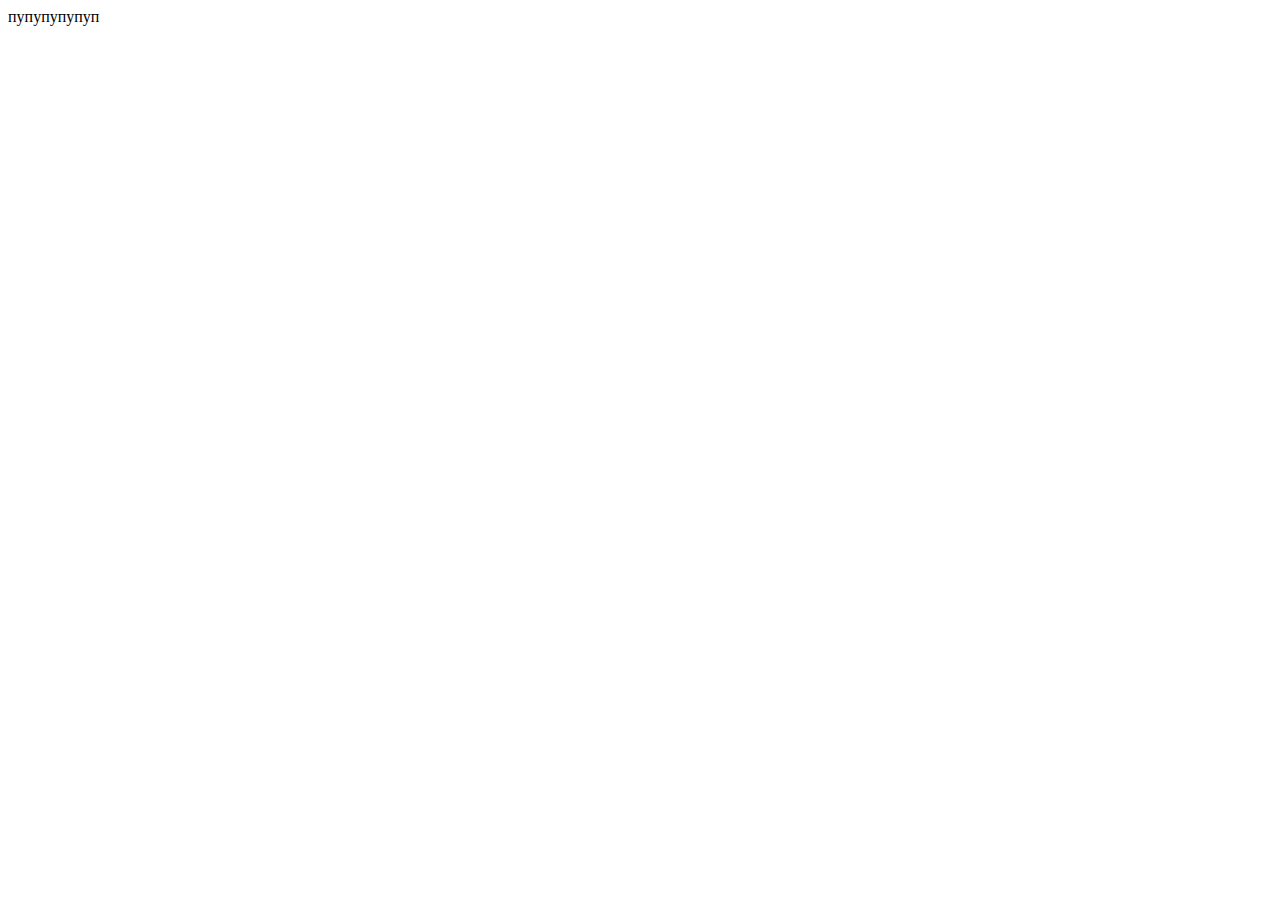
==== line1.html @ 04f250d1 "Add files via upload" ====
<!DOCTYPE html>
<html lang="en">

<head>
    <meta charset="UTF-8">
    <meta name="viewport" content="width=device-width, initial-scale=1.0">
    <title>Document</title>
</head>

<body>
    пупупупупуп
</body>

</html>
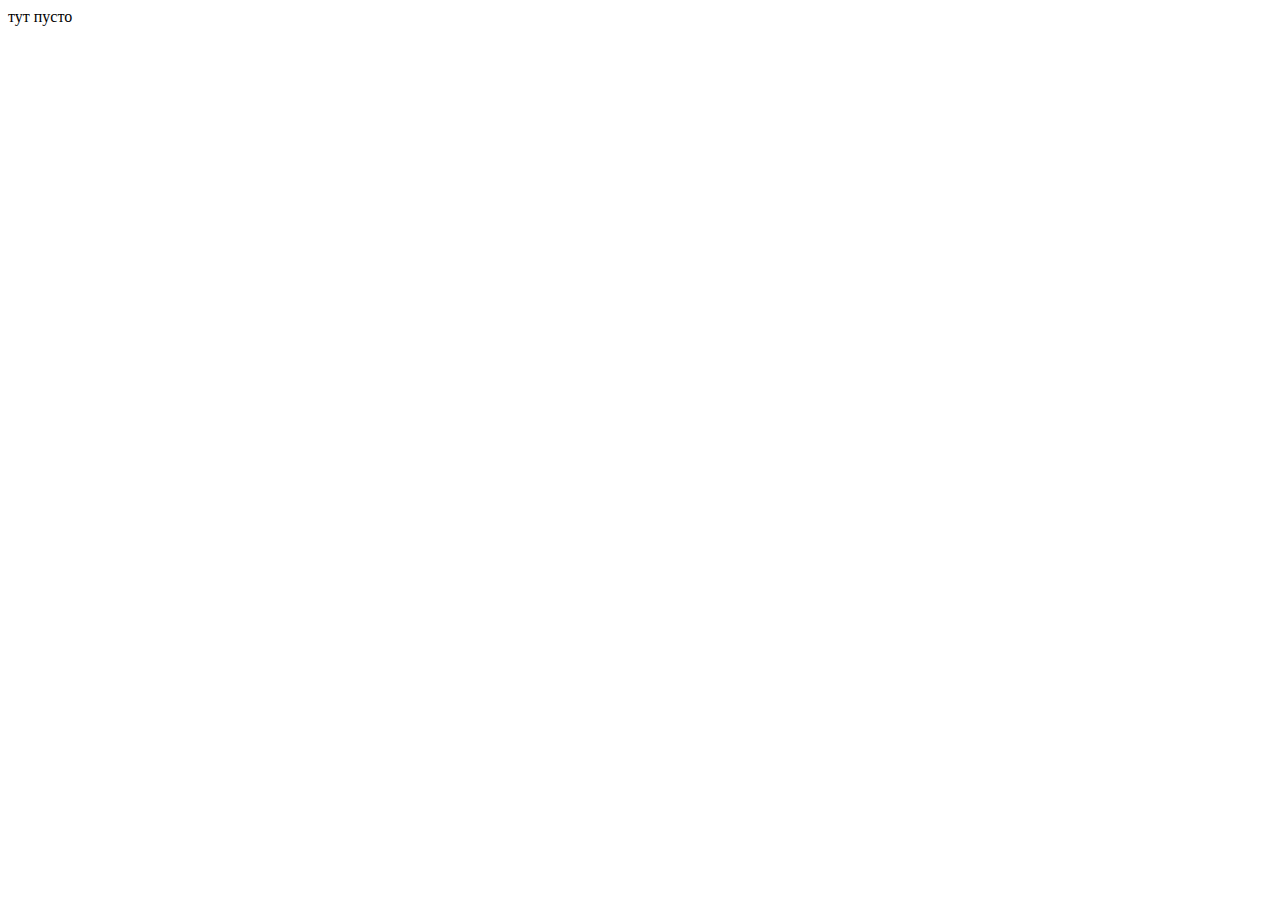
==== commit 872ce9ad: "Update line1.html" ====
--- a/line1.html
+++ b/line1.html
@@ -8,7 +8,7 @@
 </head>
 
 <body>
-    пупупупупуп
+    тут пусто
 </body>
 
-</html>+</html>
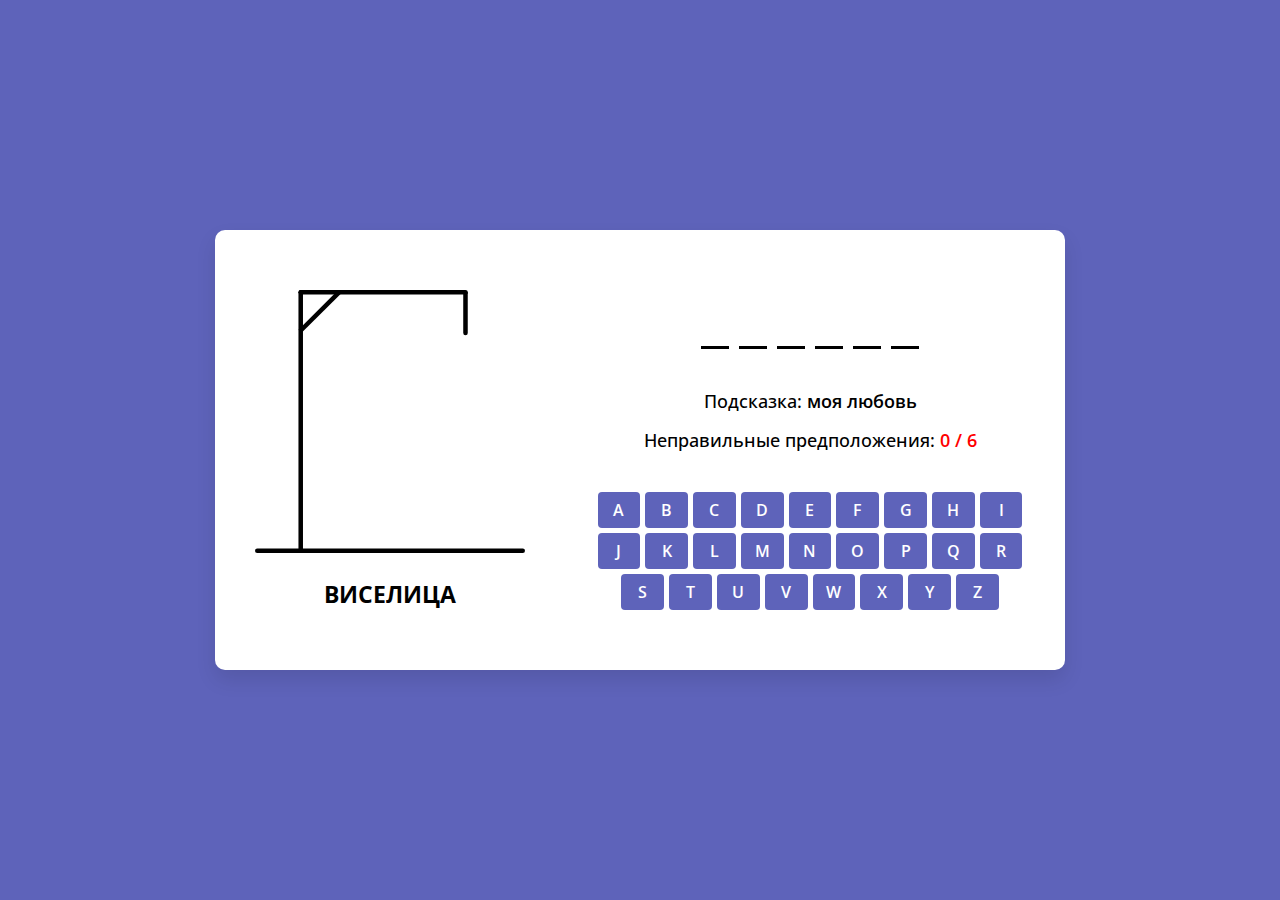
==== commit 717f3f2f: "Update line1.html" ====
--- a/line1.html
+++ b/line1.html
@@ -1,14 +1,38 @@
 <!DOCTYPE html>
-<html lang="en">
+<!-- Coding By CodingNepal - www.codingnepalweb.com -->
+<html lang="ru">
 
 <head>
     <meta charset="UTF-8">
     <meta name="viewport" content="width=device-width, initial-scale=1.0">
-    <title>Document</title>
+    <title>игра</title>
+    <link rel="stylesheet" href="css/list1.css">
+    <script src="js/word-list.js" defer></script>
+    <script src="js/list1.js" defer></script>
 </head>
 
 <body>
-    тут пусто
+
+    <div class="game-modal">
+        <div class="content">
+            <img src="#" alt="gif">
+            <h4>Игра окончена!</h4>
+            <p>Правильное слово было: <b>радуга</b></p>
+            <button class="play-again">Играть заново</button>
+        </div>
+    </div>
+    <div class="container">
+        <div class="hangman-box">
+            <img src="#" draggable="false" alt="hangman-img">
+            <h1>ВИСЕЛИЦА</h1>
+        </div>
+        <div class="game-box">
+            <ul class="word-display"></ul>
+            <h4 class="hint-text">Подсказка: <b></b></h4>
+            <h4 class="guesses-text">Неправильные предположения: <b></b></h4>
+            <div class="keyboard"></div>
+        </div>
+    </div>
 </body>
 
 </html>
--- a/css/list1.css
+++ b/css/list1.css
@@ -0,0 +1,187 @@
+/* Importing Google font - Open Sans */
+@import url("https://fonts.googleapis.com/css2?family=Open+Sans:wght@400;500;600;700&display=swap");
+* {
+    margin: 0;
+    padding: 0;
+    box-sizing: border-box;
+    font-family: "Open Sans", sans-serif;
+}
+body {
+    display: flex;
+    padding: 0 10px;
+    align-items: center;
+    justify-content: center;
+    min-height: 100vh;
+    background: #5E63BA;
+}
+.container {
+    display: flex;
+    width: 850px;
+    gap: 70px;
+    padding: 60px 40px;
+    background: #fff;
+    border-radius: 10px;
+    align-items: flex-end;
+    justify-content: space-between;
+    box-shadow: 0 10px 20px rgba(0,0,0,0.1);
+}
+.hangman-box img {
+    user-select: none;
+    max-width: 270px;
+}
+.hangman-box h1 {
+    font-size: 1.45rem;
+    text-align: center;
+    margin-top: 20px;
+    text-transform: uppercase;
+}
+.game-box .word-display {
+    gap: 10px;
+    list-style: none;
+    display: flex;
+    flex-wrap: wrap;
+    justify-content: center;
+    align-items: center;
+}
+.word-display .letter {
+    width: 28px;
+    font-size: 2rem;
+    text-align: center;
+    font-weight: 600;
+    margin-bottom: 40px;
+    text-transform: uppercase;
+    border-bottom: 3px solid #000;
+}
+.word-display .letter.guessed {
+    margin: -40px 0 35px;
+    border-color: transparent;
+}
+.game-box h4 {
+    text-align: center;
+    font-size: 1.1rem;
+    font-weight: 500;
+    margin-bottom: 15px;
+}
+.game-box h4 b {
+    font-weight: 600;
+}
+.game-box .guesses-text b {
+    color: #ff0000;
+}
+.game-box .keyboard {
+    display: flex;
+    gap: 5px;
+    flex-wrap: wrap;
+    margin-top: 40px;
+    justify-content: center;
+}
+:where(.game-modal, .keyboard) button {
+    color: #fff;
+    border: none;
+    outline: none;
+    cursor: pointer;
+    font-size: 1rem;
+    font-weight: 600;
+    border-radius: 4px;
+    text-transform: uppercase;
+    background: #5E63BA;
+}
+.keyboard button {
+    padding: 7px;
+    width: calc(100% / 9 - 5px);
+}
+.keyboard button[disabled] {
+    pointer-events: none;
+    opacity: 0.6;
+}
+:where(.game-modal, .keyboard) button:hover {
+    background: #8286c9;
+}
+.game-modal {
+    position: fixed;
+    top: 0;
+    left: 0;
+    width: 100%;
+    height: 100%;
+    opacity: 0;
+    pointer-events: none;
+    background: rgba(0,0,0,0.6);
+    display: flex;
+    align-items: center;
+    justify-content: center;
+    z-index: 9999;
+    padding: 0 10px;
+    transition: opacity 0.4s ease;
+}
+.game-modal.show {
+    opacity: 1;
+    pointer-events: auto;
+    transition: opacity 0.4s 0.4s ease;
+}
+.game-modal .content {
+    padding: 30px;
+    max-width: 420px;
+    width: 100%;
+    border-radius: 10px;
+    background: #fff;
+    text-align: center;
+    box-shadow: 0 10px 20px rgba(0,0,0,0.1);
+}
+.game-modal img {
+    max-width: 130px;
+    margin-bottom: 20px;
+}
+.game-modal img[src="images/victory.gif"] {
+    margin-left: -10px;
+}
+.game-modal h4 {
+    font-size: 1.53rem;
+}
+.game-modal p {
+    font-size: 1.15rem;
+    margin: 15px 0 30px;
+    font-weight: 500;
+}
+.game-modal p b {
+    color: #5E63BA;
+    font-weight: 600;
+}
+.game-modal button {
+    padding: 12px 23px;
+}
+
+@media (max-width: 782px) {
+    .container {
+        flex-direction: column;
+        padding: 30px 15px;
+        align-items: center;
+    }
+    .hangman-box img {
+        max-width: 200px;
+    }
+    .hangman-box h1 {
+        display: none;
+    }
+    .game-box h4 {
+        font-size: 1rem;
+    }
+    .word-display .letter {
+        margin-bottom: 35px;
+        font-size: 1.7rem;
+    }
+    .word-display .letter.guessed {
+        margin: -35px 0 25px;
+    }
+    .game-modal img {
+        max-width: 120px;
+    }
+    .game-modal h4 {
+        font-size: 1.45rem;
+    }
+    .game-modal p {
+        font-size: 1.1rem;
+    }
+    .game-modal button {
+        padding: 10px 18px;
+    }
+}